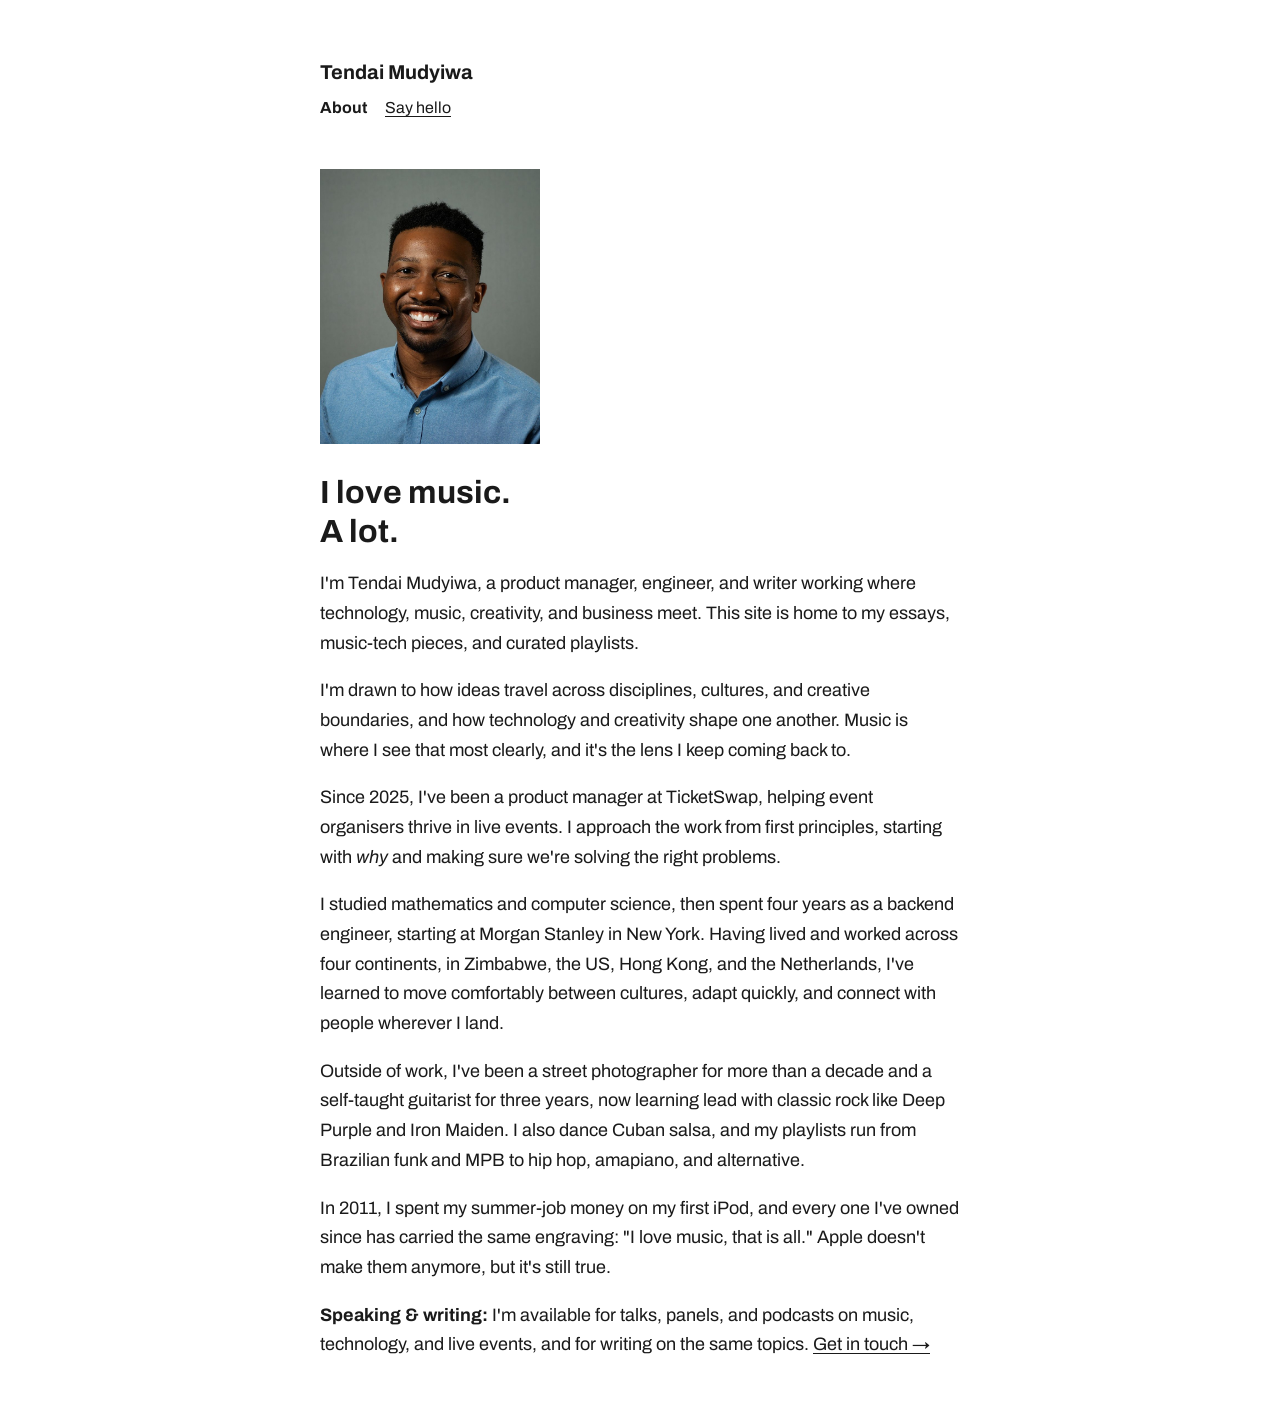
==== index.html @ edb77fea "Launch personal site: About and Say hello pages Plain HTML/CSS site for GitHub Pages at www.tendaimu" ====
<!doctype html>
<html lang="en">
<head>
  <meta charset="utf-8">
  <meta name="viewport" content="width=device-width, initial-scale=1, viewport-fit=cover">
  <title>Tendai Mudyiwa</title>
  <meta name="description" content="Tendai Mudyiwa is a product manager, engineer, and writer working where technology, music, creativity, and business meet.">
  <link rel="canonical" href="https://www.tendaimudyiwa.com/">
  <link rel="icon" href="/favicon.svg" type="image/svg+xml">

  <meta property="og:type" content="profile">
  <meta property="og:title" content="Tendai Mudyiwa">
  <meta property="og:description" content="Product manager, engineer, and writer working where technology, music, creativity, and business meet.">
  <meta property="og:url" content="https://www.tendaimudyiwa.com/">
  <meta property="og:image" content="https://www.tendaimudyiwa.com/assets/tendai-mudyiwa.jpg">
  <meta property="og:image:alt" content="Tendai Mudyiwa, smiling, in a light blue shirt">
  <meta name="twitter:card" content="summary">

  <link rel="preconnect" href="https://fonts.googleapis.com">
  <link rel="preconnect" href="https://fonts.gstatic.com" crossorigin>
  <link rel="stylesheet" href="https://fonts.googleapis.com/css2?family=Archivo:ital,wght@0,400;0,700;1,400&display=swap">
  <link rel="stylesheet" href="/style.css">

  <script type="application/ld+json">
  {
    "@context": "https://schema.org",
    "@type": "Person",
    "name": "Tendai Mudyiwa",
    "url": "https://www.tendaimudyiwa.com/",
    "image": "https://www.tendaimudyiwa.com/assets/tendai-mudyiwa.jpg",
    "jobTitle": "Product Manager",
    "worksFor": { "@type": "Organization", "name": "TicketSwap" },
    "description": "Product manager, engineer, and writer working where technology, music, creativity, and business meet.",
    "knowsAbout": ["Music technology", "Product management", "Software engineering", "Live events", "Music business"],
    "sameAs": [
      "https://www.linkedin.com/in/tendaimudyiwa/",
      "https://www.threads.com/@tendaitt",
      "https://notesonmaking.substack.com/"
    ]
  }
  </script>
</head>
<body>
  <div class="page">
    <header>
      <a class="name" href="/">Tendai Mudyiwa</a>
      <nav aria-label="Pages">
        <a href="/" aria-current="page">About</a>
        <a href="/hello/">Say hello</a>
      </nav>
    </header>

    <main>
      <img class="photo" src="/assets/tendai-mudyiwa.jpg" width="800" height="1200" alt="Tendai Mudyiwa, smiling, in a light blue shirt">
      <h1>I love music.<br>A lot.</h1>
      <p>I'm Tendai Mudyiwa, a product manager, engineer, and writer working where technology, music, creativity, and business meet. This site is home to my essays, music-tech pieces, and curated playlists.</p>
      <p>I'm drawn to how ideas travel across disciplines, cultures, and creative boundaries, and how technology and creativity shape one another. Music is where I see that most clearly, and it's the lens I keep coming back to.</p>
      <p>Since 2025, I've been a product manager at TicketSwap, helping event organisers thrive in live events. I approach the work from first principles, starting with <em>why</em> and making sure we're solving the right problems.</p>
      <p>I studied mathematics and computer science, then spent four years as a backend engineer, starting at Morgan Stanley in New York. Having lived and worked across four continents, in Zimbabwe, the US, Hong Kong, and the Netherlands, I've learned to move comfortably between cultures, adapt quickly, and connect with people wherever I land.</p>
      <p>Outside of work, I've been a street photographer for more than a decade and a self-taught guitarist for three years, now learning lead with classic rock like Deep Purple and Iron Maiden. I also dance Cuban salsa, and my playlists run from Brazilian funk and MPB to hip hop, amapiano, and alternative.</p>
      <p>In 2011, I spent my summer-job money on my first iPod, and every one I've owned since has carried the same engraving: "I love music, that is all." Apple doesn't make them anymore, but it's still true.</p>
      <p><strong>Speaking &amp; writing:</strong> I'm available for talks, panels, and podcasts on music, technology, and live events, and for writing on the same topics. <a href="/hello/">Get in touch →</a></p>
    </main>
  </div>
</body>
</html>
---- style.css ----
:root {
  --bg: #ffffff;
  --fg: #1a1a1a;
  color-scheme: light;
}
@media (prefers-color-scheme: dark) {
  :root {
    --bg: #141414;
    --fg: #ececec;
    color-scheme: dark;
  }
}

*, *::before, *::after { box-sizing: border-box; }
html { -webkit-text-size-adjust: 100%; }

body {
  margin: 0;
  background: var(--bg);
  color: var(--fg);
  font-family: "Archivo", "Helvetica Neue", Helvetica, Arial, sans-serif;
  font-size: 18px;
  line-height: 1.65;
}

.page {
  max-width: 680px;
  margin: 0 auto;
  padding-block: 56px 64px;
  padding-left: max(20px, env(safe-area-inset-left, 0px));
  padding-right: max(20px, env(safe-area-inset-right, 0px));
  display: flex;
  flex-direction: column;
  gap: 48px;
}

a { color: inherit; text-underline-offset: 3px; }
a:hover { opacity: 0.65; }
a:focus-visible { outline: 2px solid currentColor; outline-offset: 3px; }

header { display: flex; flex-direction: column; gap: 6px; }
.name { font-weight: 700; font-size: 20px; text-decoration: none; }
nav { display: flex; flex-wrap: wrap; gap: 2px 18px; font-size: 16px; }
nav a[aria-current="page"] { text-decoration: none; font-weight: 700; }

main { display: flex; flex-direction: column; gap: 18px; }
main p, h1 { margin: 0; }
h1 { font-size: 32px; font-weight: 700; line-height: 1.2; text-wrap: balance; }

.photo {
  display: block;
  width: 220px;
  max-width: 100%;
  height: auto;
  aspect-ratio: 4 / 5;
  object-fit: cover;
  object-position: 50% 35%;
  margin-bottom: 12px;
}
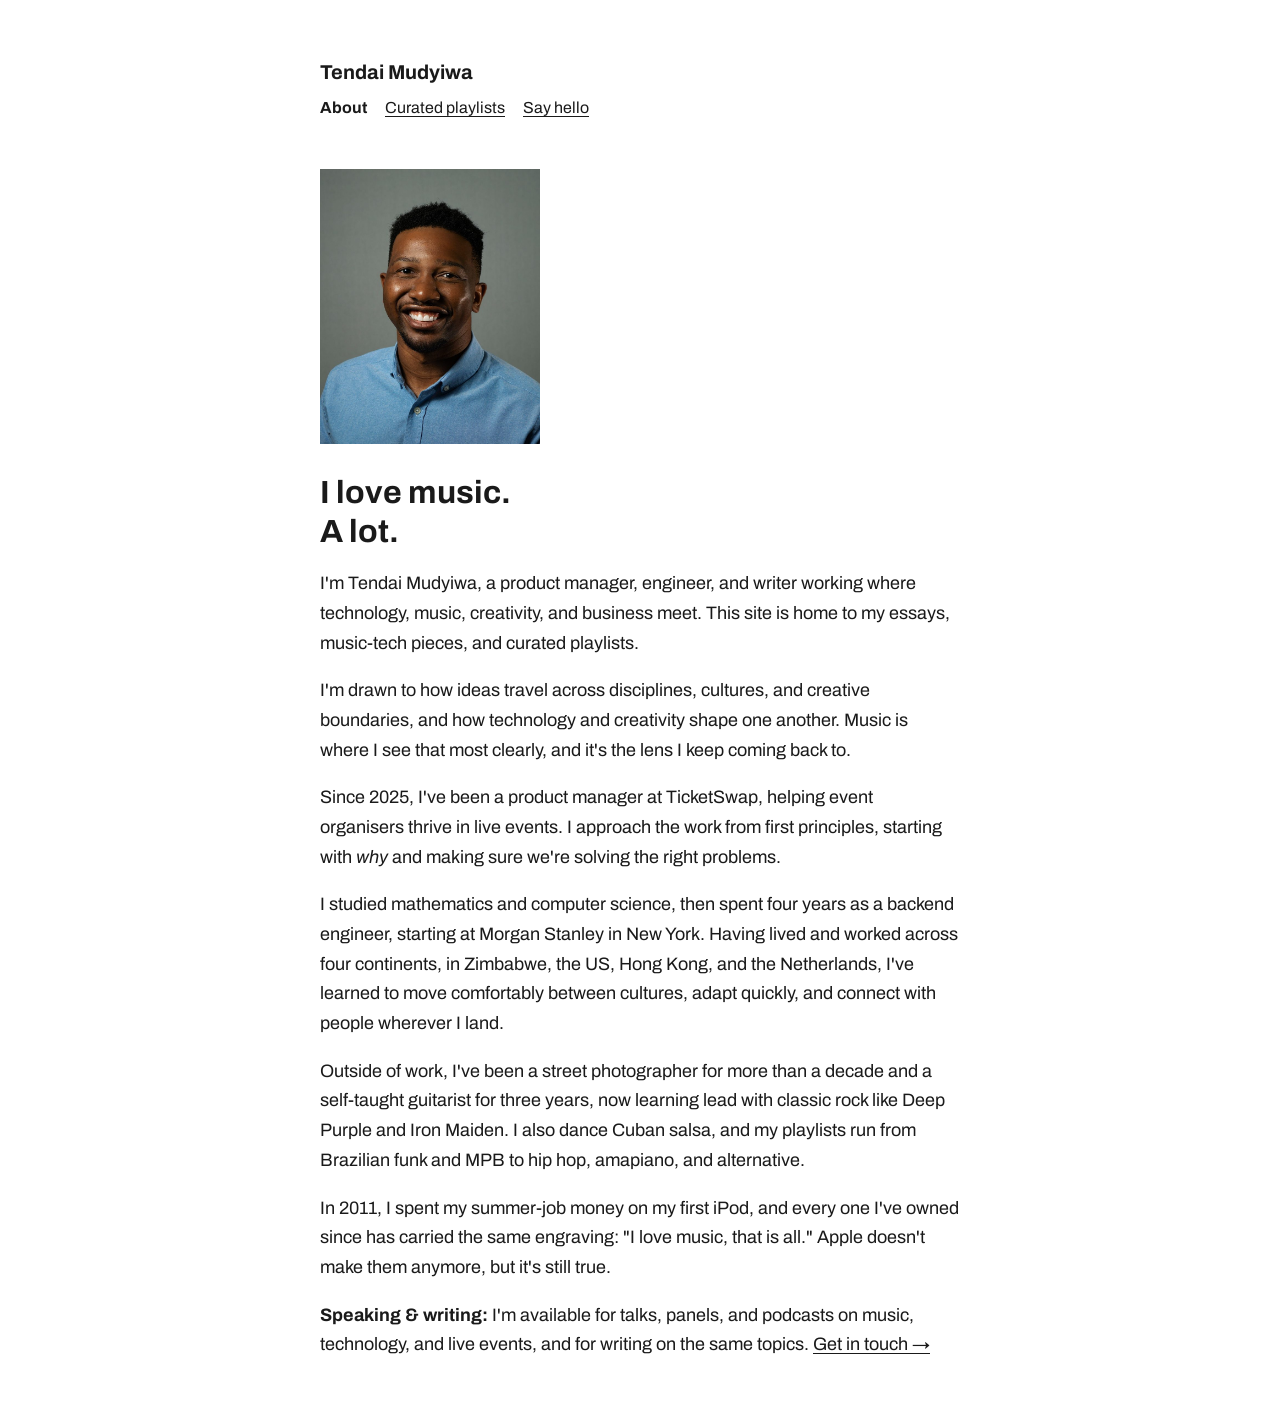
==== commit 0b244eb6: "Link Curated playlists from every page and the sitemap Co-Authored-By: Claude Opus 5.5 <noreply@anth" ====
--- a/index.html
+++ b/index.html
@@ -46,6 +46,7 @@
       <a class="name" href="/">Tendai Mudyiwa</a>
       <nav aria-label="Pages">
         <a href="/" aria-current="page">About</a>
+        <a href="/playlists/">Curated playlists</a>
         <a href="/hello/">Say hello</a>
       </nav>
     </header>
--- a/style.css
+++ b/style.css
@@ -47,6 +47,23 @@
 main p, h1 { margin: 0; }
 h1 { font-size: 32px; font-weight: 700; line-height: 1.2; text-wrap: balance; }
 
+.meta { font-size: 15px; }
+
+.filters { display: flex; flex-wrap: wrap; gap: 4px 16px; font-size: 16px; }
+.filters button {
+  background: none; border: 0; padding: 6px 0; min-height: 36px;
+  font: inherit; color: inherit; cursor: pointer;
+  text-decoration: underline; text-underline-offset: 3px;
+}
+.filters button[aria-pressed="true"] { text-decoration: none; font-weight: 700; }
+.filters button:focus-visible { outline: 2px solid currentColor; outline-offset: 3px; }
+
+.playlists { list-style: none; margin: 12px 0 0; padding: 0; display: flex; flex-direction: column; gap: 40px; }
+.playlists li { display: flex; flex-direction: column; gap: 6px; }
+.playlists h2 { margin: 0; font-size: 20px; line-height: 1.3; }
+.playlists p { margin: 0; }
+.playlists iframe { display: block; width: 100%; height: 152px; border: 0; border-radius: 12px; margin-top: 6px; }
+
 .photo {
   display: block;
   width: 220px;
